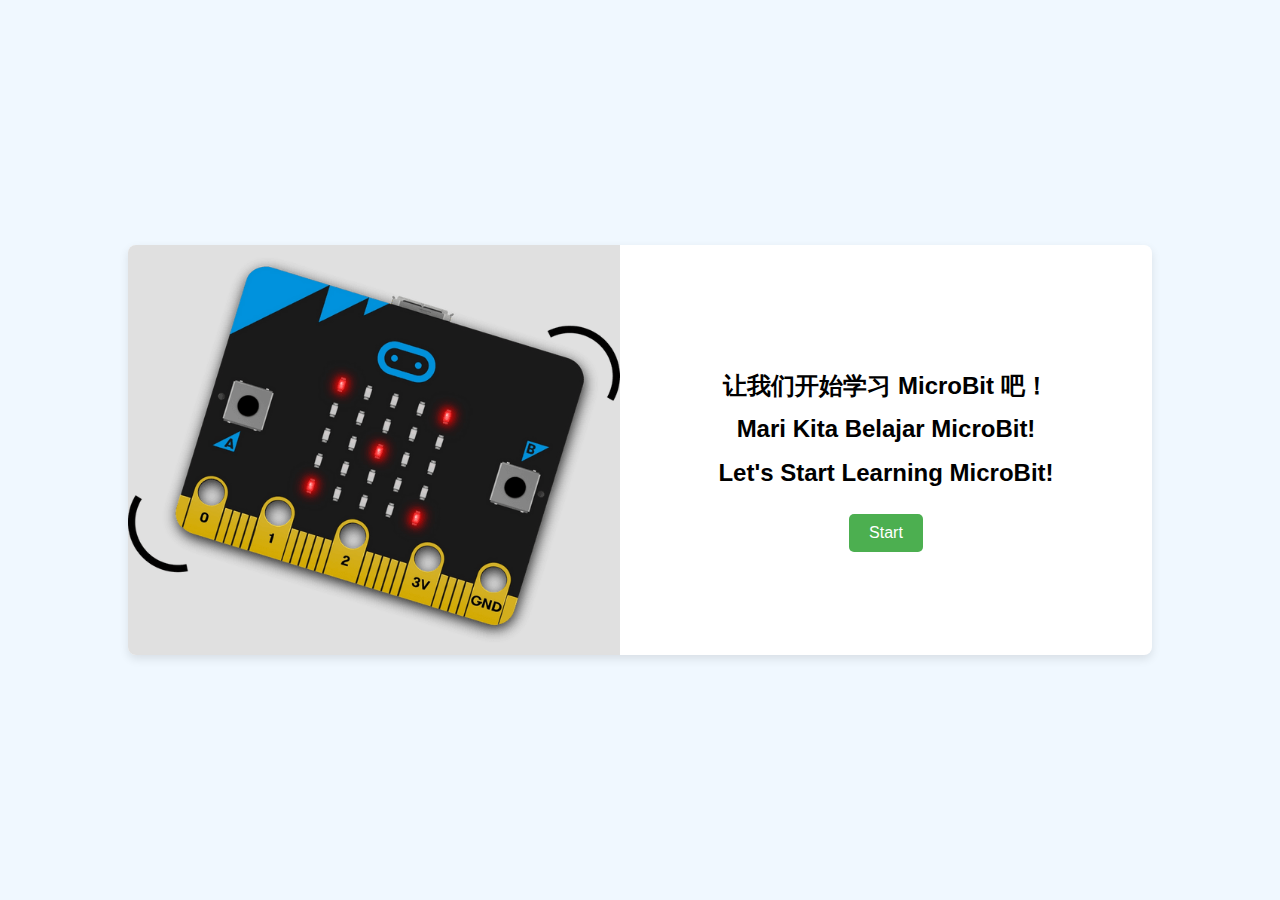
==== index.html @ 7d0d4604 "Add files via upload" ====
<!DOCTYPE html>
<html lang="en">
<head>
    <meta charset="UTF-8">
    <meta name="viewport" content="width=device-width, initial-scale=1.0">
    <title>MicroBit Learning</title>
    <link rel="stylesheet" href="styles.css">
    <script src="script.js" defer></script>
</head>
<body>
    <div class="container">
        <!-- 左侧照片框 -->
        <div class="photo-frame">
            <img src="microbit-home.png" alt="MicroBit" class="microbit-photo">
        </div>
        <!-- 右侧内容 -->
        <div class="content">
            <h1>让我们开始学习 MicroBit 吧！<br> Mari Kita Belajar MicroBit! <br> Let's Start Learning MicroBit!</h1>
            <button class="start-button">Start</button>
        </div>
    </div>
</body>
</html>
---- styles.css ----
body {
    font-family: Arial, sans-serif;
    margin: 0;
    padding: 0;
    display: flex;
    justify-content: center;
    align-items: center;
    height: 100vh;
    background-color: #f0f8ff;
}

.container {
    display: flex;
    width: 80%;
    max-width: 1200px;
    background: #fff;
    box-shadow: 0 4px 10px rgba(0, 0, 0, 0.1);
    border-radius: 8px;
    overflow: hidden;
}

.photo-frame {
    flex: 1;
    display: flex;
    justify-content: center;
    align-items: center;
    background-color: #e0e0e0;
}

.microbit-photo {
    max-width: 100%;
    max-height: 100%;
}

.content {
    flex: 1;
    padding: 20px;
    display: flex;
    flex-direction: column;
    justify-content: center;
    align-items: center;
}

h1 {
    text-align: center;
    font-size: 1.5rem;
    line-height: 1.8;
    margin-bottom: 20px;
}

.start-button {
    background-color: #4caf50;
    color: white;
    border: none;
    padding: 10px 20px;
    font-size: 1rem;
    border-radius: 5px;
    cursor: pointer;
    transition: background-color 0.3s;
}

.start-button:hover {
    background-color: #45a049;
}

/* 学习平台样式 */
.blog-container {
    width: 80%;
    margin: 0 auto;
    padding: 20px;
    background: #ffffff;
    box-shadow: 0 4px 10px rgba(0, 0, 0, 0.1);
    border-radius: 8px;
}

header {
    text-align: center;
    margin-bottom: 20px;
}

header h1 {
    font-size: 2rem;
    color: #333;
}

header p {
    font-size: 1.2rem;
    color: #555;
}

main article {
    margin-bottom: 20px;
    padding: 15px;
    border: 1px solid #ddd;
    border-radius: 5px;
    background: #f9f9f9;
}

article h2 {
    margin-bottom: 10px;
    font-size: 1.5rem;
    color: #4caf50;
}

article p {
    font-size: 1rem;
    color: #555;
}

.read-more {
    display: inline-block;
    margin-top: 10px;
    color: #4caf50;
    text-decoration: none;
    font-weight: bold;
    border-bottom: 2px solid transparent;
}

.read-more:hover {
    border-bottom: 2px solid #4caf50;
}

.article-image {
    display: block;          /* 将图片设置为块级元素 */
    margin: 20px auto;       /* 自动设置左右间距，实现水平居中 */
    width: 100%;
    max-width: 600px;        /* 限制图片宽度 */
    height: auto;            /* 保持图片比例 */
    border-radius: 8px;      /* 圆角效果 */
    box-shadow: 0 4px 10px rgba(0, 0, 0, 0.1); /* 阴影效果 */
}

/* 页面进入动画 */
@keyframes fade-in {
    from {
        opacity: 0;          /* 动画开始时透明 */
        transform: translateY(20px); /* 向下偏移 */
    }
    to {
        opacity: 1;          /* 动画结束时完全显示 */
        transform: translateY(0); /* 归位 */
    }
}

/* 应用到整个页面的动画 */
body {
    animation: fade-in 0.8s ease-in-out; /* 动画持续时间0.8秒，缓入缓出 */
    opacity: 1;
}

/* 定义进入动画 */
@keyframes fade-in {
    from {
        opacity: 0;
        transform: translateY(20px); /* 向下位移 */
    }
    to {
        opacity: 1;
        transform: translateY(0);
    }
}

/* 页面整体应用动画 */
body {
    animation: fade-in 0.8s ease-in-out;
    opacity: 1;
    margin: 0;
    padding: 0;
    font-family: Arial, sans-serif;
}

/* 示例：调整页面容器样式 */
.blog-container {
    max-width: 800px;
    margin: 0 auto;
    padding: 20px;
    text-align: center;
}

main {
    max-height: 80vh; /* 设置主内容区域的最大高度 */
    overflow-y: auto; /* 启用垂直滚动 */
    padding: 20px;
    box-shadow: 0 4px 8px rgba(0, 0, 0, 0.1); /* 添加边框阴影，提升层次感 */
    background: #fff; /* 背景颜色 */
    border-radius: 8px;
}

/* 设置Read More按钮的样式 */
.read-more {
    display: inline-block;
    background: linear-gradient(135deg, #3498db, #8e44ad);
    color: white;
    text-decoration: none;
    padding: 10px 20px;
    border-radius: 25px;
    font-weight: bold;
    text-align: center;
    transition: background-color 0.3s ease, transform 0.3s ease;
}

.read-more:hover {
    background-color: #1abc9c;
    transform: scale(1.05);
}

/* 为Read More按钮添加焦点和点击效果 */
.read-more:focus {
    outline: none;
    box-shadow: 0 0 10px rgba(52, 152, 219, 0.8);
}
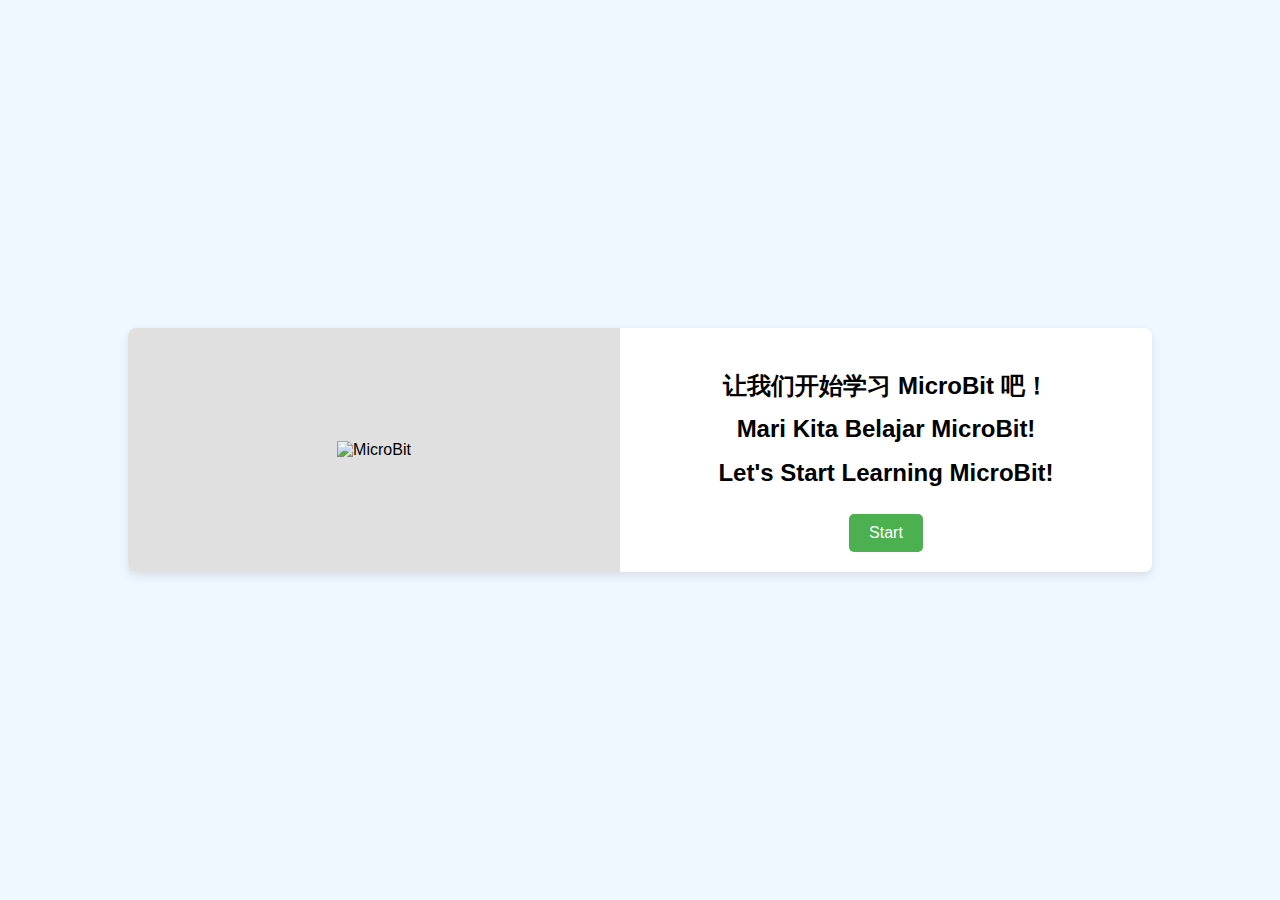
==== commit 0af29f8e: "Update index.html" ====
--- a/index.html
+++ b/index.html
@@ -11,7 +11,7 @@
     <div class="container">
         <!-- 左侧照片框 -->
         <div class="photo-frame">
-            <img src="microbit-home.png" alt="MicroBit" class="microbit-photo">
+            <img src="beating-heart.gif" alt="MicroBit" class="microbit-photo">
         </div>
         <!-- 右侧内容 -->
         <div class="content">
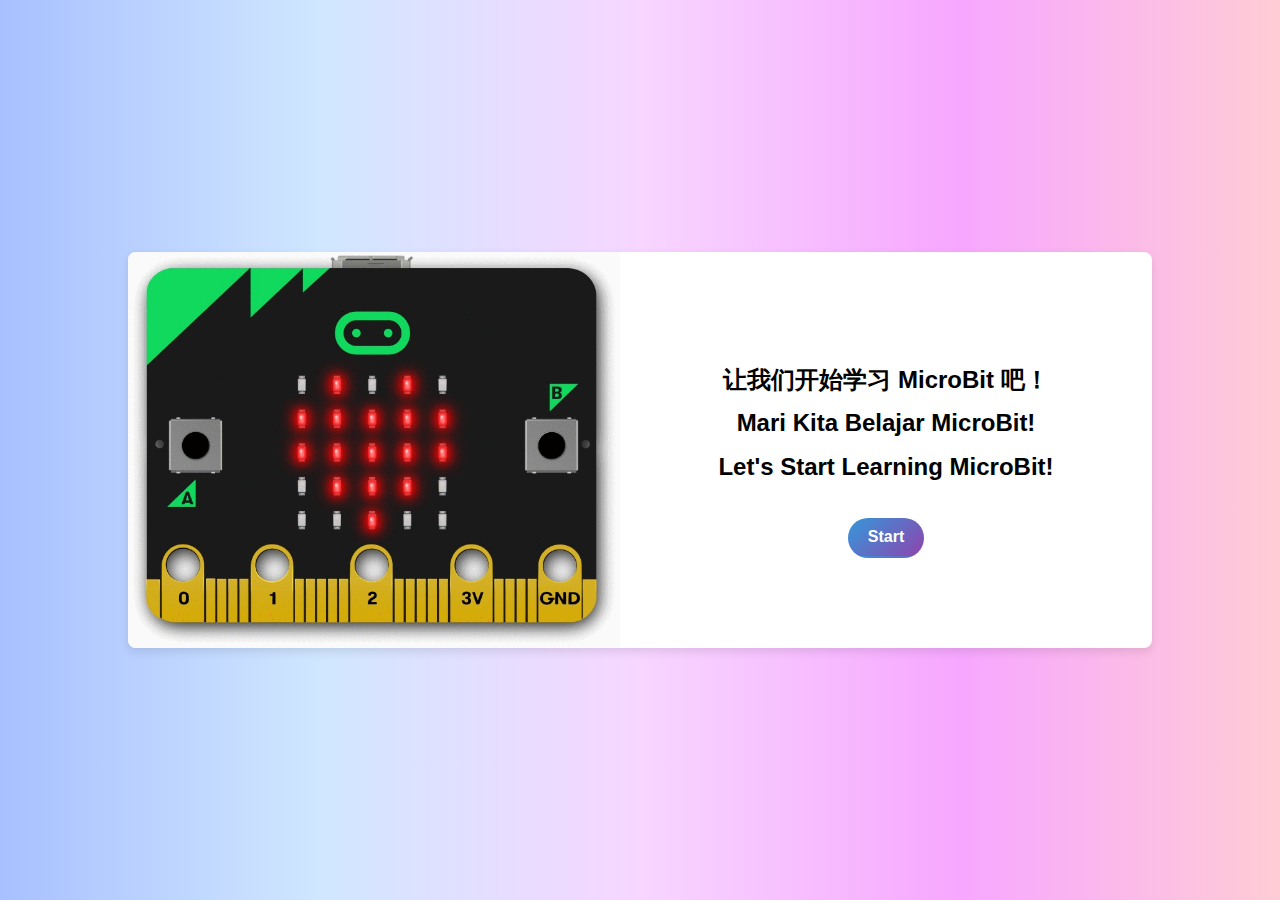
==== commit 844ff658: "Add files via upload" ====
--- a/index.html
+++ b/index.html
@@ -16,7 +16,7 @@
         <!-- 右侧内容 -->
         <div class="content">
             <h1>让我们开始学习 MicroBit 吧！<br> Mari Kita Belajar MicroBit! <br> Let's Start Learning MicroBit!</h1>
-            <button class="start-button">Start</button>
+            <a href="learning.html" class="read-more">Start</a>
         </div>
     </div>
 </body>
--- a/styles.css
+++ b/styles.css
@@ -1,4 +1,8 @@
 body {
+	
+	/* 背景颜色设置为渐变 */
+
+    background: linear-gradient(to right, #a8c0ff, #d0e7ff, #f7d6ff, #f7a7ff, #ffccd5); /* 浅色渐变 */
     font-family: Arial, sans-serif;
     margin: 0;
     padding: 0;
@@ -6,7 +10,32 @@
     justify-content: center;
     align-items: center;
     height: 100vh;
-    background-color: #f0f8ff;
+}
+
+/* 标题区域样式，避免被侧边栏覆盖 */
+header {
+    margin-left: 320px; /* 给标题区域留出足够的空间，避免被侧边栏覆盖 */
+    padding: 20px;
+}
+
+/* 主内容区域样式 */
+.main-content {
+    margin-left: 320px; /* 给主内容区域留出足够的空间，避免被侧边栏覆盖 */
+    padding: 20px;
+}
+
+/* 下载按钮 */
+.download-button {
+    background-color: #4CAF50;
+    color: white;
+    padding: 10px 20px;
+    border: none;
+    cursor: pointer;
+    text-decoration: none;
+}
+
+.download-button:hover {
+    background-color: #45a049;
 }
 
 .container {
@@ -208,4 +237,100 @@
 .read-more:focus {
     outline: none;
     box-shadow: 0 0 10px rgba(52, 152, 219, 0.8);
+}
+
+/* 为下载按钮设置样式 */
+.download-button {
+    display: inline-block;
+    background-color: #4CAF50; /* 按钮的背景色 */
+    color: white;  /* 按钮的文本颜色 */
+    padding: 15px 32px;  /* 按钮的内边距 */
+    text-align: center;  /* 文本居中 */
+    text-decoration: none;  /* 去除下划线 */
+    border-radius: 8px;  /* 圆角 */
+    font-size: 16px;  /* 字体大小 */
+    transition: background-color 0.3s ease, transform 0.2s ease;  /* 悬停时的过渡效果 */
+}
+
+.download-button:hover {
+    background-color: #45a049; /* 悬停时背景色 */
+    transform: scale(1.1);  /* 悬停时放大按钮 */
+}
+
+.download-button:active {
+    transform: scale(1);  /* 点击时按钮恢复原始大小 */
+}
+/* 全局布局 */
+.blog-container {
+    display: flex;
+    flex-direction: row;
+    max-width: 1200px;
+    margin: 0 auto;
+}
+
+.main-content {
+    margin-left: 0;
+    padding: 20px;
+    transition: margin-left 0.3s ease;
+}
+
+/* Download button */
+.download-button {
+    background-color: #4CAF50;
+    color: white;
+    padding: 10px 20px;
+    border: none;
+    cursor: pointer;
+    text-decoration: none;
+}
+
+.download-button:hover {
+    background-color: #45a049;
+}
+
+/* 固定侧边栏的样式 */
+.sidebar {
+    width: 250px;
+    background: linear-gradient(135deg, #ff7b7b, #ff5f5f); /* 渐变背景 */
+    color: white;
+    position: fixed;
+    top: 0;
+    left: 0;
+    height: 100%;
+    padding: 30px;
+    box-shadow: 3px 0px 10px rgba(0, 0, 0, 0.2); /* 阴影效果 */
+    z-index: 10;
+    border-radius: 10px 0 0 10px; /* 圆角效果 */
+    transition: transform 0.3s ease; /* 动画效果 */
+    font-family: Arial, sans-serif; /* 字体 */
+}
+
+/* 侧边栏标题 */
+.sidebar h3 {
+    font-size: 1.8rem;
+    margin-bottom: 20px;
+    font-weight: bold;
+    color: white;
+}
+
+/* 目录列表的样式 */
+.sidebar ul {
+    list-style-type: none;
+    padding: 0;
+    margin: 0;
+}
+
+.sidebar ul li {
+    margin: 15px 0;
+}
+
+.sidebar ul li a {
+    color: white;
+    text-decoration: none;
+    font-size: 1.2rem;
+    transition: color 0.3s ease;
+}
+
+.sidebar ul li a:hover {
+    color: #ffcc00; /* 鼠标悬停时高亮 */
 }